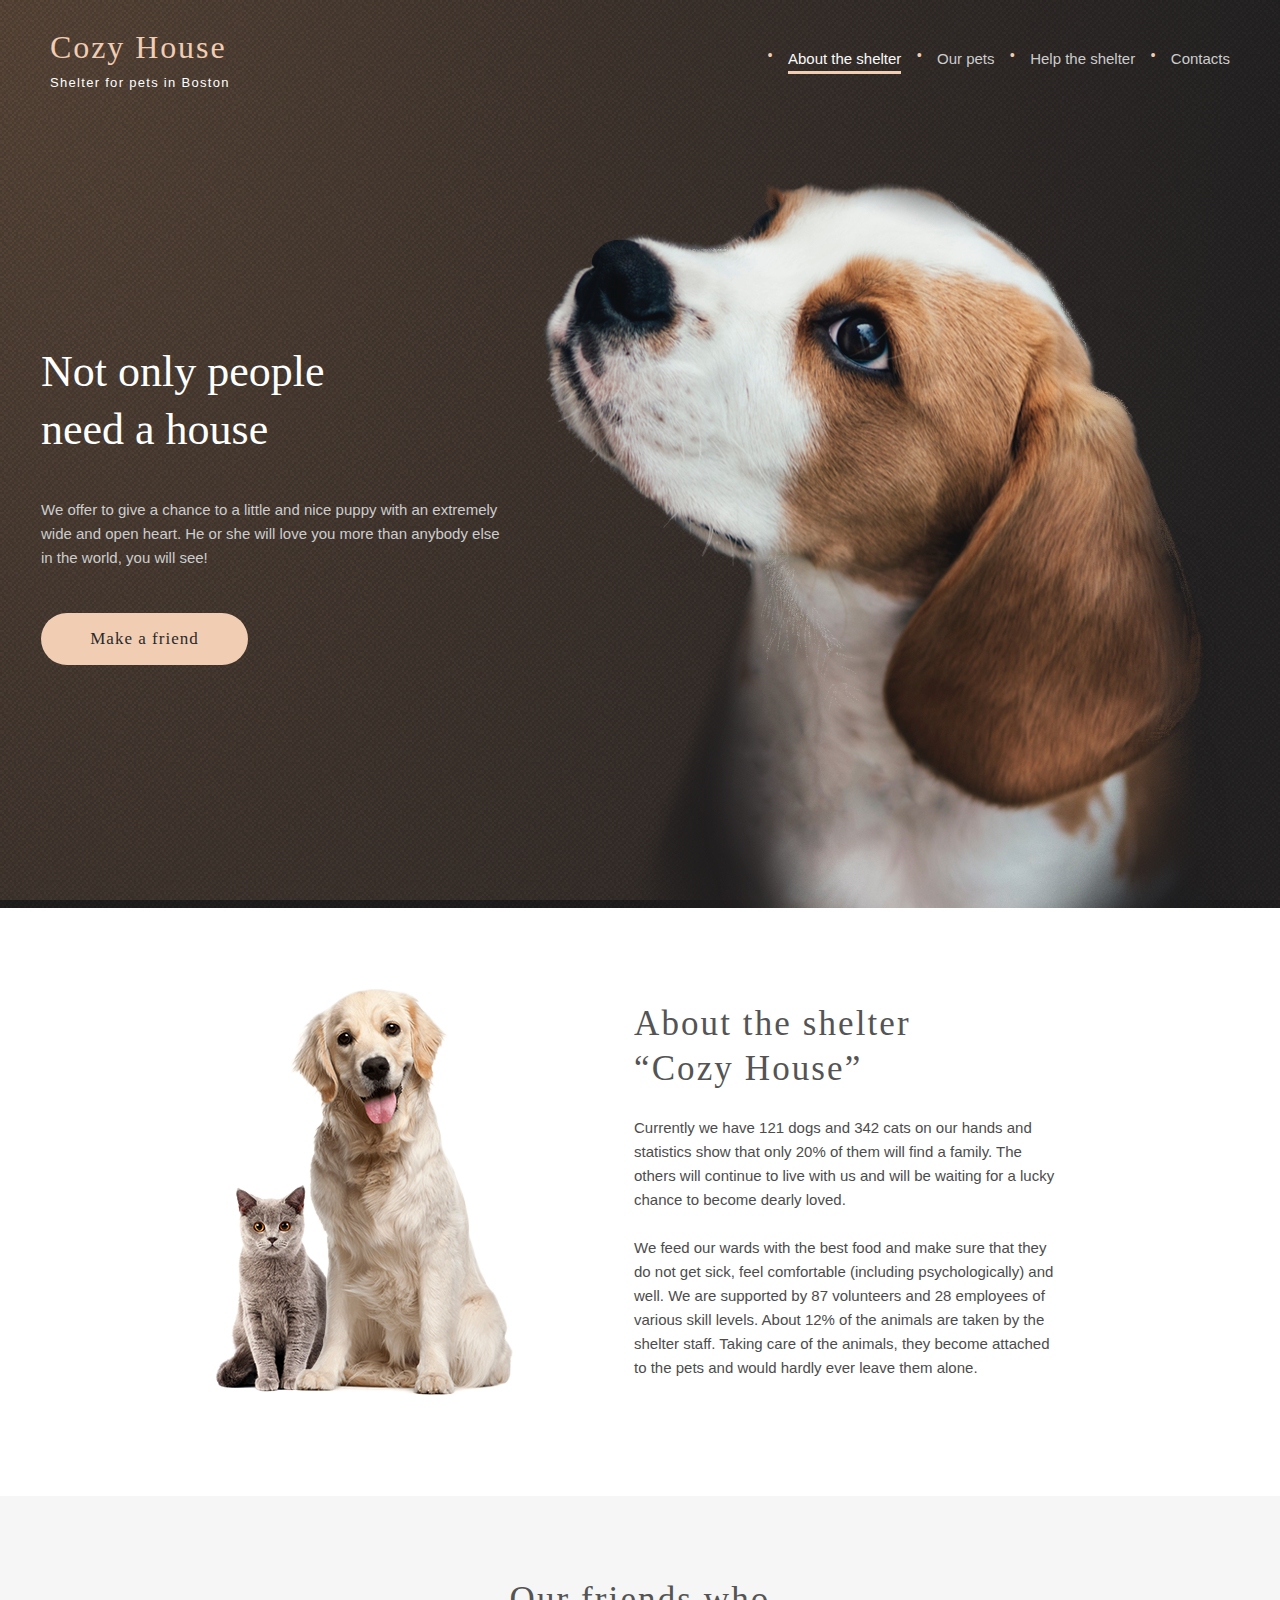
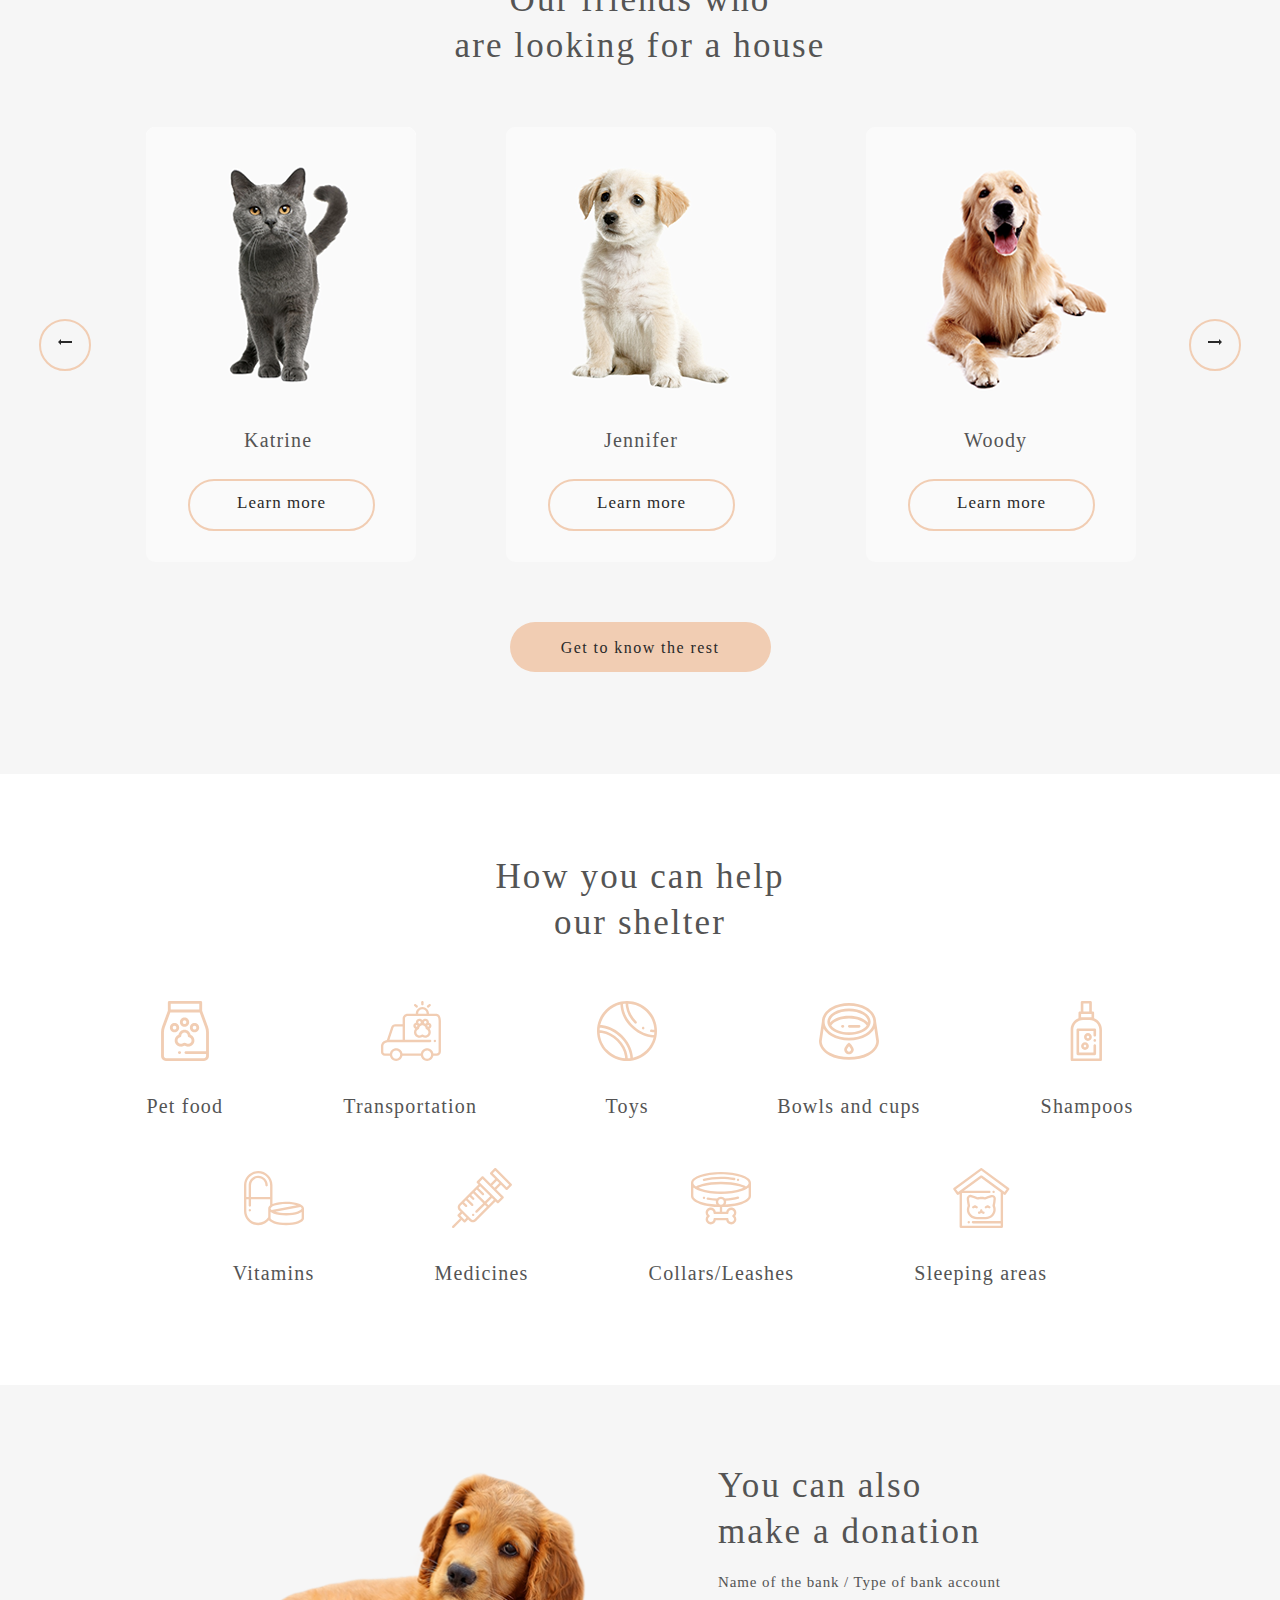
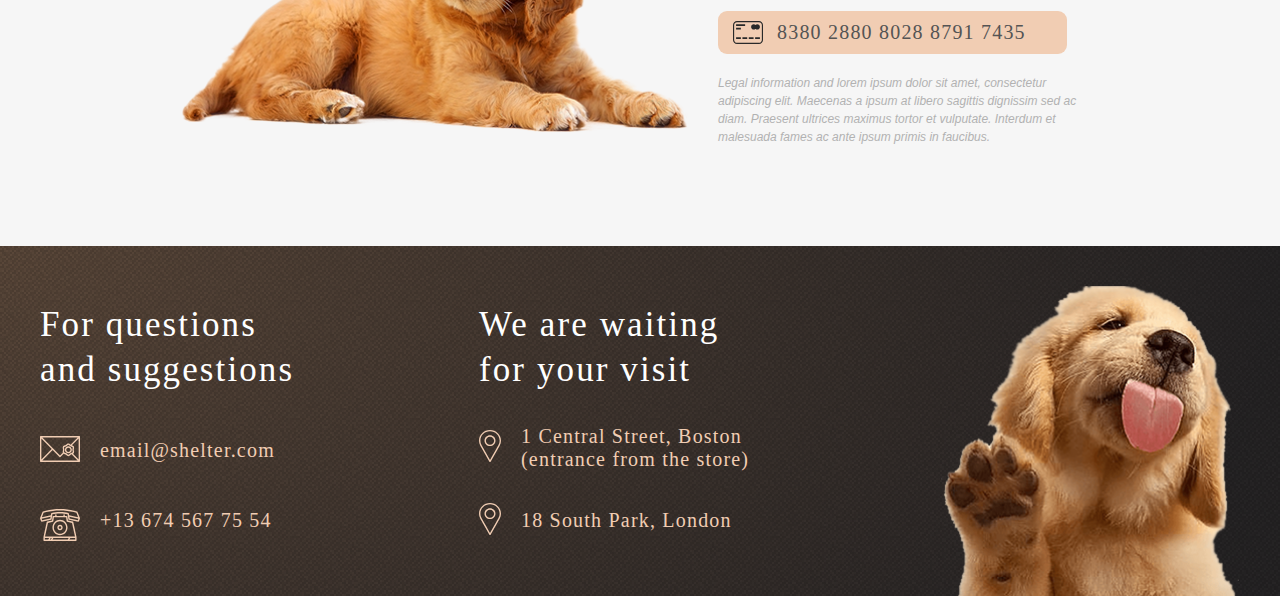
==== main/index.html @ fedad667 "init: start project" ====
<!DOCTYPE html>
<html lang="en">
<head>
    <meta charset="UTF-8">
    <meta name="viewport" content="width=device-width, initial-scale=1.0">
    <title>Cozy House</title>
    <!--<link rel="stylesheet" href="https://cdn.jsdelivr.net/npm/swiper@11/swiper-bundle.min.css">-->
    <link rel="stylesheet" href="style.css">
    <link type="image/x-icon" href="img/favicon.png" rel="icon">
</head>
<body>
    <header class="header">
        <div class="container">
            <div class="header-container">
                <div class="header-menu">
                    <a href="../main/index.html" class="title">Cozy House</a>
                    <p class="subtitle">Shelter for pets in Boston</p>
                </div>
                <nav class="nav">
                    <ul class="nav-list">
                        <li class="item"><a class="link disaled-link">About the shelter</a></li>
                        <li class="item"><a href="../pets/index.html" class="link">Our pets</a></li>
                        <li class="item"><a href="#section3" class="link">Help the shelter</a></li>
                        <li class="item"><a href="#section4" class="link">Contacts</a></li>
                    </ul>
                </nav>
                

            </div>
        </div>

        <div class="burger">
            <span></span>
        </div>
    </header>
    
    <main class="main">

            <div class="main-container">
                <div class="container">
                    <section class="not-only">
                        <div class="notonly-img">
                            <img class="image" src="img/start-screen-puppy.png" width="698px" height="728px" alt="sad dog">
                        </div>
                            <div class="content">
                            <h1 class="heading">Not only people <br>need a house</h1>
                            <p class="subheading">We offer to give a chance 
                                to a little and nice puppy with an extremely wide and open heart. 
                                He or she will love you more than anybody else in the world, you will see!</p>
                            <a href="#section2" class="button_primary">Make a friend</a>
                        </div>
                    </section>
                </div>
                
                    <section class="about">
                        <div class="container">
                            <div class="about_container">
                                <div class="about-img">
                                    <img class="image-about" src="img/about-pets.png" alt="dog and cat sitting">
                                </div>
                                <div class="about-content">
                                    <div class="about title-block">
                                        <h2  class="about-title">About the shelter <br>“Cozy House”</h2>
                                    </div>
                                    <div class="about-subtitle-block">
                                        <p class="about-subtitle">Currently we have 121 dogs and 
                                            342 cats on our hands and statistics show that only 
                                            20% of them will find a family. The others will 
                                            continue to live with us and will be waiting 
                                            for a lucky chance to become dearly loved. 
                                            <br><br>
                                            We feed our wards with the best food and make 
                                            sure that they do not get sick, feel comfortable 
                                            (including psychologically) and well. We are 
                                            supported by 87 volunteers and 28 employees of 
                                            various skill levels. About 12% of the animals 
                                            are taken by the shelter staff. Taking care of 
                                            the animals, they become attached to the pets 
                                            and would hardly ever leave them alone.</p>
                                    </div>
                                </div>
                            </div>
                    </section>
                
            </div>
        </div>


            <section id='section2' class="pets">
                <div class="container">
                    <h2 class="pets-title">Our friends who <br>are looking for a house</h2>
                    <div class="pets-content">
                            
                        <!--<div class="slide-slide-content">-->
                            <div class="button-slide">
                                <button class="button-left" onclick="left()">
                                    <img src="img/Arrow.svg" alt="">
                                </button>
                                <button class="button-right" onclick="right()">
                                    <img src="img/Arrow-r.svg">
                                </button>
                            </div>  
                            <!-- <div class="slide-content">-->
                                    <div class="card">
                                        <div class="card-image">
                                            <img src="img/pets-katrine.png" alt="black cat">
                                        </div>

                                        <div class="card-content">
                                            <h3 class="name">Katrine</h3>
                                        </div>
                                        <button data-id="0" class="button-pets">Learn more</button>
                                    </div>                        

                                    <div class="card">
                                        <div class="card-image">
                                            <img src="img/pets-jennifer.png" alt="little dog">
                                        </div>
                                        
                                        <div class="card-content">
                                            <h3 class="name">Jennifer</h3>
                                        </div>
                                        <button data-id="1" class="button-pets" id="button-pets">Learn more</button>
                                    </div>                        

                                    <div class="card">
                                        <div class="card-woody">
                                            <div class="card-image">
                                                <img src="img/pets-woody.png" alt="big dog">
                                            </div>

                                            <div class="card-content">
                                                <h3 class="name">Woody</h3>
                                            </div>
                                            <button data-id="2" class="button-pets">Learn more</button>
                                        </div>
                                    </div>   
                                    <div class="card">
                                        <div class="card-image">
                                            <img src="img/pets-sophia.png" alt="little dog">
                                        </div>
                                        
                                        <div class="card-content">
                                            <h3 class="name">Sophia</h3>
                                        </div>
                                        <button data-id="3" class="button-pets" id="button-pets">Learn more</button>
                                    </div>                        
                                    <div class="card">
                                        <div class="card-image">
                                            <img src="img/pets-timmy.png" alt="little dog">
                                        </div>
                                        
                                        <div class="card-content">
                                            <h3 class="name">Timmy</h3>
                                        </div>
                                        <button data-id="4" class="button-pets" id="button-pets">Learn more</button>
                                    </div>                        
                                    <div class="card">
                                        <div class="card-image">
                                            <img src="img/pets-charly.png" alt="little dog">
                                        </div>
                                        
                                        <div class="card-content">
                                            <h3 class="name">Charly</h3>
                                        </div>
                                        <button data-id="5" class="button-pets" id="button-pets">Learn more</button>
                                    </div>                        
                                    <div class="card">
                                        <div class="card-image">
                                            <img src="img/pets-scarlet.png" alt="little dog">
                                        </div>
                                        
                                        <div class="card-content">
                                            <h3 class="name">Scarlett</h3>
                                        </div>
                                        <button data-id="6" class="button-pets" id="button-pets">Learn more</button>
                                    </div>                        
                                    <div class="card">
                                        <div class="card-image">
                                            <img src="img/pets-freddie.png" alt="little dog">
                                        </div>
                                        
                                        <div class="card-content">
                                            <h3 class="name">Freddie</h3>
                                        </div>
                                        <button data-id="7" class="button-pets" id="button-pets">Learn more</button>
                                    </div>        
                                                
                                </div>   
                            

                            </div>
                            <div class="button-about">
                                <a href="../pets/index.html" class="button-about-get">Get to know the rest</a>
                            </div>
                        
                    </div>
                    <div class="card-open-all hidden">
                        <div class="card-open">
                        
                        </div>
                        <div class="button-close">
                            <button class="card-close">
                                <img src="img/vector.svg" alt="close-window">
                            </button>
                        </div>
                    </div>
                </div>

            </section>
            
                        
            <section class="help">
                <div class="container">
                    <div class="help-content">
                        <h2 id="section3" class="help-title">How you can help<br> our shelter</h2>
                        <div class="help-icon">
                            <div class="icon">
                                <img src="img/icon-pet-food.svg" alt="icon-pet-food">
                                <h3 class="text-icon">Pet food</h3>
                            </div>
                            <div class="icon">
                                <img src="img/icon-transportation.svg" alt="icon-transportation">
                                <h3 class="text-icon">Transportation</h3>
                            </div>
                            <div class="icon">
                                <img src="img/icon-toys.svg" alt="icon-toys">
                                <h3 class="text-icon">Toys</h3>
                            </div>
                            <div class="icon">
                                <img src="img/icon-bowls-and-cups.svg" alt="icon-bowls-and-cups">
                                <h3 class="text-icon">Bowls and cups</h3>
                            </div>
                            <div class="icon">
                                <img src="img/icon-shampoos.svg" alt="icon-shampoos">
                                <h3 class="text-icon">Shampoos</h3>
                            </div>
                            <div class="icon">
                                <img src="img/icon-vitamins.svg" alt="icon-vitamins">
                                <h3 class="text-icon">Vitamins</h3>
                            </div>
                            <div class="icon">
                                <img src="img/icon-medicines.svg" alt="icon-medicines">
                                <h3 class="text-icon">Medicines</h3>
                            </div>
                            <div class="icon">
                                <img src="img/icon-collars-leashes.svg" alt="icon-collars-leashes">
                                <h3 class="text-icon">Collars/Leashes</h3>
                            </div>
                            <div class="icon">
                                <img src="img/icon-sleeping-area.svg" alt="icon-sleeping-areas">
                                <h3 class="text-icon">Sleeping areas</h3>
                            </div>
                        </div>
                    </div>
                </div>
            </section>

            <section class="donation">
                <div class="container">
                    <div class="donation-content">
                        <div class="donation-image">
                            <img src="img/donation-dog.png" class="sweet_dog" alt="sweet dog">
                        </div>
                        <div class="donation-about">
                            <h2 class="donation-title">You can also<br>
                                make a donation</h2>
                            <h4 class="card-bank">Name of the bank / Type of bank account</h4>
                            <div class="donation-input">
                                <img src="img/credit-card.svg" alt="image credit card">
                                <a href='!#' class="card-number">8380 2880 8028 8791 7435</a>
                            </div>
                            <p class="donation-paragraph">Legal information and lorem ipsum dolor sit amet, 
                                consectetur adipiscing elit. Maecenas a ipsum at 
                                libero sagittis dignissim sed ac diam. 
                                Praesent ultrices maximus tortor et vulputate. 
                                Interdum et malesuada fames ac ante ipsum primis in faucibus.</p>
                        </div>
                    </div>
                </div>
            </section>
        </div>
    </main>

    <footer class="footer">
        <div class="container footer-container">
                <div class="links-content">
                    <div class="contact-content">
                        <h3 id="section4" class="contact-title">For questions <br>and suggestions</h3>
                        <div class="email-link">
                            <div class="content-img">
                                <img src="img/icon-email.svg" alt="icon-email">
                            </div>
                            <a href="mailto:email@shelter.com" class="email">email@shelter.com</a>
                        </div>
                        <div class="phone-number">
                            <div class="content-img">
                                <img src="img/icon-phone.svg" alt="icon-phone">
                            </div>
                            <a href="tel:+13 674 567 75 54" class="phone">+13 674 567 75 54</a>
                            
                        </div>
                    </div>
                    <div class="location-content">
                        <h2 class="location-title">We are waiting <br>for your visit</h2>
                        <div class="loc-boston">
                            <div class="location-img">
                                <img src="img/icon-marker.svg" alt="icon-marker-location">
                            </div>
                            <a href="https://www.google.com/maps/place/1+Central+St,+Somerville,
                            +MA+02143,+%D0%A1%D0%A8%D0%90/@42.383349,-71.1094829,17z/data=!3m1!4b1!4m5!3m4!1s0x89e377372488c42b:
                            0x71372fbf14ea23be!8m2!3d42.3833451!4d-71.106908?entry=ttu" target="_blank" class="boston">1 Central Street, Boston (entrance from the store)</a>
                        </div>
                        <div class="loc-london">
                            <div class="location-img">
                                <img src="img/icon-marker.svg" alt="icon-marker-location">
                            </div>
                            <a href="https://www.google.com/maps/search/18+South+Park,+London/@51.5287398,-0.266403,11z/data=!3m1!4b1?entry=ttu" target="_blank" class="london">18 South Park, London</a>
                        </div>
                    </div>
                </div>
                <div class="dog-footer">
                    <img src="img/footer-puppy.png" width="300px" height="310px"  alt="puppy" style="object-fit:cover; width: 100%; height: 100%; display: block;">
                </div>
            
        </div>
</footer>
    <!--<script>
        document.querySelector('.burger').addEventListener('click', function () {
            this.classList.toggle('active');
            document.querySelector('.nav').classList.toggle('open');
        })
        
    </script> -->
    <!--<script src="https://cdn.jsdelivr.net/npm/swiper@11/swiper-bundle.min.js"></script>-->
    <script src='index.js'></script>
    <script type="module" src='script.js'></script>

</body>
</html>
---- main/style.css ----
* {
    margin: 0;
    padding: 0;
    box-sizing: border-box;
}

html {
    scroll-behavior: smooth;
}

body {
    display: flex;
    flex-direction: column;
    justify-content: space-between;

    background: url(img/noise.png) repeat, radial-gradient(100% 215.42% at 0% 0%, #5B483A 0%, #262425 100%) center no-repeat fixed /* warning: gradient uses a rotation that is not supported by CSS and may not behave as expected */, #211F20;


}

.container {
    max-width: 1280px;
    padding: 0 40px;
    margin: 0 auto;

    @media (max-width: 898px) {
        max-width: 768px;
        padding: 0 30px;
        margin: 0 auto;
    }

    @media (max-width: 530px) {
        padding: 0;
    }

    @media (max-width: 320px) {
        padding-inline: clamp(0.625rem, -0.2699rem + 4.4743vw, 1.875rem)
    }
}

.open {
    display: flex !important;
}

/***********HEADER*************/


.header {
    padding: 30px 10px 0;
}


.header-menu{
    display: grid;
    gap: 10px;
}

.header-container{
    display: flex;
    justify-content: space-between;
    align-items: center;
}

.nav-list {
    display: flex;
    gap: 15px;
}


.title {
    text-decoration: none;
    font-family: 'Georgia';
    font-style: normal;
    font-weight: 400;
    font-size: 32px;
    line-height: 110%;
    letter-spacing: 0.06em;
    color: #F1CDB3;
}

.subtitle {
    font-family: 'Arial';
    font-style: normal;
    font-weight: 400;
    font-size: 13px;
    line-height: 15px;
    letter-spacing: 0.1em;
    color: #FFFFFF;
}

.item {
    display: contents;
    list-style: none;
}

.link {
    text-decoration: none;
    font-family: 'Arial';
    font-style: normal;
    font-weight: 400;
    font-size: 15px;
    line-height: 160%;
    color: #CDCDCD;
    transition: 0.3s;
    flex: none;
    cursor: pointer;
}

.disaled-link {
    pointer-events: none;
    cursor: default;
    color: #FAFAFA;
    text-decoration: none;
    border-bottom: 3px #F1CDB3 solid;
}

.link:hover {
    color: #FAFAFA;
}

.link:active {
    text-decoration: none;
    transition: none;
    border-bottom: 3px #F1CDB3 solid;
    color: #FAFAFA;
}

.burger {
    display: none;
    position: relative;
    z-index: 50;
    align-items: center;
    justify-content: flex-end;
    width: 30px;
    height: 22px;
    margin-left: 90%;
    margin-top: -35px;    
}

.burger span {
    height: 2px;
    width: 100%;
    transform: scale(1);
    background-color: #F1CDB3;
    
}

.burger::before, .burger::after {
    content: '';
    position: absolute;
    height: 2px;
    width: 100%;
    background-color: #F1CDB3;
    transition: all 0.3s ease 0s;
}

.burger::before { top: 0 }

.burger::after { bottom: 0 }

.burger.active span { transform: scale(0) }

.burger.active::before {
    top: 50%;
    transform: rotate(-45deg) translate(0, -50%);
}

.burger.active::after {
    bottom: 50%;
    transform: rotate(45deg) translate(0, 50%);
}

@media (max-width: 768px) {
    .burger { display: flex }

    .nav {
        display: none;
        position: fixed;
        width: 100%;
        top: 0; bottom: 0; left: 55px; right: 0;
        z-index: 50;
        overflow-y: auto;
        padding: 50px 40px;
        background-color: #292929;
        animation: burgerAnimation 0.4s;
    }

    .nav ul {
        font-family: Arial;
        font-style: normal;
        font-weight: 400;
        display: flex;
        flex-direction: column;
        align-items: center;
    }
}

/***********MAIN*************/


.main-container {
    display: flex;
    justify-content: space-between;
    align-items: center;
    flex-wrap: wrap;
}

.image {
    display: block;
    object-fit: cover;
    width: 100%;
    height: auto;

}

.not-only {
    display: flex;
    flex-direction: row-reverse;
    justify-content: flex-start;
    align-items: center;
    margin-top: 90px;
    max-height: 738px;
    gap: 40px;

    @media (max-width: 990px) {
        max-height: 700px;
        flex-wrap: wrap-reverse;
        padding: 0 60px;
        margin-top: 60%;
    }

    @media (max-width: 400px) {
        padding: 0 30px;
        
    }

    @media (max-width: 320px) {
        max-height: 569px;
        flex-wrap: wrap-reverse;
        width: auto;
        margin-top: 250px; 
        padding: 0 10px 0 10px;
        align-items: center;
        text-align: center;
    }
}
.content {
    padding-bottom: 80px;
    max-width: 460px;
}

.heading {
    font-family: 'Georgia';
    font-style: normal;
    font-weight: 400;
    font-size: 44px;
    line-height: 130%;
    display: flex;
    align-items: center;
    color: #FFFFFF;

    @media (max-width: 320px) {
        font-size: 25px;
        display: flex;
        align-items: center;
        text-align: center;
        padding-left: 50px;
    }
}

.subheading {
    margin-top: 40px;
    font-family: 'Arial';
    font-style: normal;
    font-weight: 400;
    font-size: 15px;
    line-height: 160%;
    display: flex;
    align-items: center;
    color: #CDCDCD;
}

.button_primary {
    width: 207px;
    display: flex;
    flex-direction: column;
    align-items: center;
    padding: 15px;
    margin-top: 43px;
    gap: 10px;
    text-decoration: none;

    background: #F1CDB3;
    border-radius: 100px;
    font-family: 'Georgia';
    font-style: normal;
    font-weight: 400;
    font-size: 17px;
    line-height: 130%;
    letter-spacing: 0.06em;
    color: #292929;
    flex: none;
    transition: 0.2s;

    @media (max-width: 898px) {
        margin-left: 70px;
    }

    @media (max-width: 400px) {
        margin-left: 40px;
    }
}

.button_primary:hover {
    background: #FDDCC4;
}


/***********ABOUT*************/

.about {
    background: #FFFFFF;
    background-size: cover;
    width: 100%;
}


.about_container {
    display: inline-flex;
    justify-content: center;
    align-items: center;
    gap: 120px;
    padding: 6% 0 8%;

    padding-left: 14.5%;
    height: fit-content;
    overflow: revert;

    @media (max-width: 898px) {
        flex-wrap: wrap-reverse;
        padding: 80px 100px 100px;
        gap: 80px;
    }

    @media (max-width: 530px){
        padding: 80px 0 100px;
    }

    @media (max-width: 400px) {
        padding: 42px 0px;
    }
}

.about-img {
    margin-top: 8px;
}


.about-content {
    display: flex;
    justify-content: center;
    flex-direction: column;
    align-items: flex-start;
    gap: 24px;

    @media (max-width: 768px){
        text-align: center;
        align-items: center;
    }

    @media (max-width: 320px) {
        text-align: center;
        align-items: center;
    }

}

.about-title-block {
    @media (max-width: 320px){
        
    }
}

.about-title {
    font-family: 'Georgia';
    font-style: normal;
    font-weight: 400;
    font-size: 35px;
    line-height: 130%;
    /* or 45px */
    display: flex;
    align-items: center;
    letter-spacing: 0.06em;
    /* color-dark-l */
    color: #545454;

    @media (max-width: 768px){
        margin-left: 20%;
    }

    @media (max-width: 320px){
        margin-left: 15%;
        font-size: 25px;
        
    }
}

.about-subtitle-block {
    width: 70%;
}

.about-subtitle {
    font-family: 'Arial';
    font-style: normal;
    font-weight: 400;
    font-size: 15px;
    line-height: 160%;
    /* or 24px */
    /* color-dark-xl */
    color: #4C4C4C;
}

.hidden {
    visibility: hidden;
}

.card-open-all {
    position: absolute;
    display: flex;
    width: 1280px;
    height: 877px;
    background-color: rgba(0, 0, 0, 0.5);
    justify-content: center;
    align-items: center;
}

.card-close {
    box-sizing: border-box;
    margin-bottom: 28vw;
    width: 52px; 
    height: 52px;
    left: 890px;
    top: 0px;
    /* color-primary */
    border: 2px solid #F1CDB3;
    border-radius: 100px;
    background: 0 0;

}


.card-open {
    width: 900px;
    height: 500px;
    background: #FAFAFA;
    border-radius: 9px;
}

.card-content-open {
    display: flex;
    justify-content: space-between;
}

.title-pets {
    display: flex;
    width: 351px;
    height: 362px;
    padding: 50px 20px 88px 0;
    justify-content: flex-start;
    align-items: center;
    flex-wrap: wrap;
    gap: 40px;
}

.name-pets {
    font-family: 'Georgia';
    font-style: normal;
    font-weight: 400;
    font-size: 35px;
    line-height: 130%;
    /* or 45px */
    letter-spacing: 0.06em;

    color: #000000;
}

.species {
    font-family: 'Georgia';
    font-style: normal;
    font-weight: 400;
    font-size: 20px;
    line-height: 115%;
    /* identical to box height, or 23px */
    letter-spacing: 0.06em;
    color: #000000;
}

.descriptions {
    font-family: 'Georgia';
    font-style: normal;
    font-weight: 400;
    font-size: 15px;
    line-height: 110%;
    /* or 17px */
    letter-spacing: 0.06em;
    color: #000000;
}

li {
    list-style-type: none;
}

li::before {
    content: '•';
    color: #F1CDB3;
}

li span {
    margin-left: 15px;
    font-family: 'Georgia';
    font-style: normal;
    font-weight: 700;
    font-size: 15px;
    line-height: 110%;
    /* identical to box height, or 17px */
    letter-spacing: 0.06em;
    color: #000000;
}

.norm-text {
    font-family: 'Georgia';
    font-style: normal;
    font-weight: 400;
    font-size: 15px;
    line-height: 110%;
    /* identical to box height, or 17px */
    letter-spacing: 0.06em;

    color: #000000;
}
/***********OUR PETS*************/

.pets {
    background: #F6F6F6;
    height: 878px;

}

.pets-content {
    padding: 59px 64px 12px;
    margin: 0 auto;
    display: flex;
    width: 93%;
    gap: 90px;
    justify-content: space-around;
    overflow: hidden;
    align-items: center;

    @media (max-width: 360px) {
        padding: 42px 10px;
        gap: 22px;
    }
}

.pets-title {
    padding-top: 81px;
    justify-content: center;
    font-family: 'Georgia';
    font-style: normal;
    font-weight: 400;
    font-size: 35px;
    line-height: 130%;
    /* or 45px */
    display: flex;
    align-items: center;
    text-align: center;
    letter-spacing: 0.06em;
    /* color-dark-l */
    color: #545454;

    @media (max-width: 320px) {
        font-size: 25px;
    }
}



.slide-content {
    margin-top: 60px;
    display: flex;
    gap: 90px;
    
    width: 1000px;
    overflow-x: clip;

    @media (max-width: 1200px){
        padding: 0;
        margin: 60px 0 0 0;
        justify-content: center;
    }

    @media (max-width: 898px) {
        padding-left: 27px;
        gap: 40px;
    }

    @media (max-width: 768px){
        padding: 0;
    }

    @media (max-width: 320px) {
        margin-left: -5px;
        
    }
}

.button-slide {
    position: absolute;
    display: flex;
    justify-content: space-between;
    width: 1202px;
    height: 100%;
    align-items: center;
    
    @media (max-width: 1200px){
        width: 83%;
        margin-left: 6rem;
    }

    @media (max-width: 650px) {
        margin-left: 3rem;
        width: 70%;
        top: 81%;
    }
}

.button-left {
    box-sizing: border-box;

    /* Auto layout */
    display: flex;
    flex-direction: column;
    align-items: center;
    padding: 23px 19px;
    width: 52px;
    height: 52px;
    left: 0px;
    top: 192px;

    /* color-primary */
    border: 2px solid #F1CDB3;
    border-radius: 100px;
    background-color: #F6F6F6;
    padding-top: 18px;
    

}

.button-right {
    box-sizing: border-box;

    /* Auto layout */
    display: flex;
    flex-direction: column;
    align-items: center;
    padding: 23px 19px;
    width: 52px;
    height: 52px;
    left: 1200px;
    top: 244px;
    padding-top: 18px;

    /* color-primary */
    border: 2px solid #F1CDB3;
    border-radius: 100px;
    background-color: #F6F6F6;
    }


.button-left:hover {
    cursor: pointer;
    background-color: #FDDCC4;
    border: 2px solid #FDDCC4;
}

.button-right:hover {
    cursor: pointer;
    background-color: #FDDCC4;
    border: 2px solid #FDDCC4;
}

.button-left:active {
    background-color: #F1CDB3;
    border: 2px solid #F1CDB3;
}

.button-right:active {
    background-color: #F1CDB3;
    border: 2px solid #F1CDB3;
}

.card {
    width: 270px;
    height: 435px;
    left: 100px;
    top: 0px;

    /* color-light-s */
    background: #FAFAFA;
    border-radius: 9px;
    transition: 0.4s;

    @media (max-width:320px) {
        
    }
}

.card:nth-child(3) {
    @media (max-width: 1200px) {
        display: none;
    }
}

.card:nth-child(2) {
    @media (max-width: 660px) {
        display: none;
    }
}


.name {
    bottom: 330px;
    margin-left: 98px;
    margin-top: 28px;
    /* pets-card-title */
    font-family: 'Georgia';
    font-style: normal;
    font-weight: 400;
    font-size: 20px;
    line-height: 23px;
    /* identical to box height */
    letter-spacing: 0.06em;
    /* color-dark-l */
    color: #545454;
}

.button-pets {
    box-sizing: border-box;
    display: flex;
    flex-direction: column;
    align-items: center;
    padding: 11px;
    gap: 10px;
    margin: 27px 42px;
    border: 2px solid #F1CDB3;
    border-radius: 100px;

    /* Learn more */
    width: 187px;
    height: 52px;
    font-family: 'Georgia';
    font-style: normal;
    font-weight: 400;
    font-size: 17px;
    line-height: 130%;
    text-decoration: none;
    /* identical to box height, or 22px */
    letter-spacing: 0.06em;
    /* color-dark-3xl */
    color: #292929;
    background-color: #FAFAFA;
    transition: 0.4s;
    cursor: pointer;
}

.button-pets:hover {
    background: #FDDCC4;
    border: 2px solid #FDDCC4;
}

.button-pets:active {
    background: #F1CDB3;
}

.card:hover {
    cursor: pointer;
    box-shadow: 0 0 10px rgba(0, 0, 0, 0.5);
}

.card:hover > button {
    background-color: #FDDCC4;
    border: 2px solid #FDDCC4;
}

.button-about {
    display: flex;
    flex-direction: column;
    align-items: center;
    gap: 10px;
    width: 261px;
    height: 50px;
    margin: 48px auto;
    /* color-primary */
    background: #F1CDB3;
    border-radius: 100px;
    justify-content: center;

    @media (max-width: 768px){
        justify-content: center;
    }

    @media (max-width:320px){
        justify-content: center;
    }
}

.button-about:hover{
    background: #FDDCC4;
}


.button-about-get {

    font-family: 'Georgia';
    font-style: normal;
    font-weight: 400;
    line-height: 132%;
    /* identical to box height, or 22px */
    letter-spacing: 0.09em;
    color: #292929;
    text-decoration: none;
    transition: 0.2s;

    @media (max-width: 320px){
        margin-top: 80px;
    }
}



/***********HELP*************/

.help {
    /* color-light-xl */
    background: #FFFFFF;
}

.help-content {
    padding: 80px 40px 100px;
    @media (max-width: 898px) {
        padding: 80px 70px 100px;
        }

    @media (max-width: 320px){
        padding: 42px 10px;
    }
}

.help-title {
    font-family: 'Georgia';
    font-style: normal;
    font-weight: 400;
    font-size: 35px;
    line-height: 130%;
    /* or 45px */
    text-align: center;
    letter-spacing: 0.06em;

    /* color-dark-l */
    color: #545454;

    @media (max-width: 320px){
        font-size: 25px;
    }
}

.help-icon {
    display: flex;
    flex-wrap: wrap;
    justify-content: center;
    margin-top: 56px;
    gap: 50px 120px;

    @media (max-width: 898px){
        justify-content: space-between;
        gap: 80px;
    }
    @media (max-width: 320px){
        flex-wrap: wrap;
        align-items: center;
        justify-content: space-between;
        text-align: center;
        
    }
}

.icon {
    text-align: center;
}

.text-icon {
    /* h4 */
    margin-top: 30px;
    font-family: 'Georgia';
    font-style: normal;
    font-weight: 400;
    font-size: 20px;
    line-height: 115%;
    /* identical to box height, or 23px */
    letter-spacing: 0.06em;

    /* color-dark-l */
    color: #545454;

    @media (max-width: 320px) {
        font-size: 15px;
    }
}

/***********DONATION*************/

.donation {
    background: #F6F6F6;

    @media (max-width: 320px){
        padding: 42px 10px 39px 10px;
    }
}

.donation-content {
    padding: 78px 142px 100px;
    display: flex;
    flex-direction: row;
    align-items: center;
    justify-content: center;
    gap: 133px;

    @media (max-width: 898px) {
        flex-wrap: wrap-reverse;
        padding: 80px 130px 100px;
        gap: 60px;
    }

    @media (max-width: 320px) {
        padding: 0;
    }
}

.donation-image {
    max-width: 87%;
}

.sweet_dog {
    width: 126%;
}

.donation-about {
    display: flex;
    flex-direction: column;
    align-items: flex-start;
    justify-content: center;
    gap: 20px;

    @media (max-width: 800px) {
        
        
    }

    @media (max-width: 320px){
        align-items: center;
        text-align: center;
    }
}

.donation-title {
    font-family: 'Georgia';
    font-style: normal;
    font-weight: 400;
    font-size: 35px;
    line-height: 130%;
    /* or 45px */
    display: flex;
    align-items: center;
    letter-spacing: 0.06em;

    /* color-dark-l */
    color: #545454;

    @media (max-width: 320px) {
        font-size: 25px;
    }
}

.card-bank {
    font-family: 'Georgia';
    font-style: normal;
    font-weight: 400;
    font-size: 15px;
    line-height: 110%;
    /* identical to box height, or 17px */
    letter-spacing: 0.06em;

    /* color-dark-l */
    color: #545454;

    @media (max-width: 320px){
        letter-spacing: 0.001em;
    }
}

.donation-input {
    display: flex;;
    padding: 10px 15px;
    gap: 10px;
    width: 349px;
    height: 43px;
    /* color-primary */
    background: #F1CDB3;
    border-radius: 9px;

    @media (max-width: 320px) {
        align-items: center;
        width: 281px;
        height: 43px;
    }
}

.card-number {
    height: 23px;
    padding-left: 4px;
    /* h4 */
    font-family: 'Georgia';
    font-style: normal;
    font-weight: 400;
    font-size: 20px;
    line-height: 115%;
    /* identical to box height, or 23px */
    display: flex;
    align-items: center;
    letter-spacing: 0.06em;
    text-decoration: none;

    /* color-dark-l */
    color: #545454;

    @media (max-width: 320px) {
        font-size: 15px;
    }
}

.donation-paragraph {

    width: 380px;
    height: 72px;
    left: 0px;
    top: 210px;

    /* donation-description */
    font-family: 'Arial';
    font-style: italic;
    font-weight: 400;
    font-size: 12px;
    line-height: 18px;
    /* or 150% */
    display: flex;
    align-items: center;

    /* color-dark-m */
    color: #B2B2B2;

    @media (max-width: 320px){
        width: 100%;
        text-align: justify;
    }
}

/***********FOOTER*************/

.footer {
    padding: 40px 0 0;
    background: url(img/noise.png) repeat, radial-gradient(100% 215.42% at 0% 0%, #5B483A 0%, #262425 100%)  /* warning: gradient uses a rotation that is not supported by CSS and may not behave as expected */, #211F20;
}

.footer-container{
    display: flex;
    justify-content: space-between;
    @media (max-width: 898px){
        flex-wrap: wrap;
        justify-content: center;
        gap: 35px;
    }
}

.links-content {
    display: flex;
    justify-content: space-between;
    align-items: flex-start;
    padding-top: 16px;
    gap: 159px;
    @media (max-width:898px){
        padding: 30px;
    }

    @media (max-width: 768px) {
        flex-wrap: wrap;
    }

    @media (max-width:320px){
        flex-wrap: wrap;
        padding: 0;
    }
}

.contact-content {
    display: flex;
    flex-direction: column;
    justify-content: center;
    align-items: flex-start;
    min-width: 280px;
    gap: 40px;

    @media (max-width: 320px){
        align-items: center;
    }
}


.contact-title {
    font-family: 'Georgia';
    font-style: normal;
    font-weight: 400;
    font-size: 35px;
    line-height: 130%;
    /* or 45px */
    letter-spacing: 0.06em;

    /* color-light-xl */
    color: #FFFFFF;

    @media (max-width: 320px){
        font-size: 25px;
    }
}

.content-img {
    margin-right: 20px;
    align-items: flex-start;
}

.email-link {
    display: flex;
    justify-content: left;
    align-items: center;
}

.email {
    font-family: 'Georgia';
    font-style: normal;
    font-weight: 400;
    font-size: 20px;
    line-height: 115%;
    /* identical to box height, or 23px */
    letter-spacing: 0.06em;

    /* color-primary */
    color: #F1CDB3;
    text-decoration: none;
    transition: 0.2s;
}

.email:hover {
    color: #FFE9DA;
}

.phone-number {
    display: flex;
}

.phone {

    font-family: 'Georgia';
    font-style: normal;
    font-weight: 400;
    font-size: 20px;
    line-height: 115%;
    /* identical to box height, or 23px */
    letter-spacing: 0.06em;

    /* color-primary */
    color: #F1CDB3;
    text-decoration: none;
    transition: 0.2s;
}

.phone:hover {
    color: #FFE9DA;
}

.location-content {
    display: flex;
    flex-direction: column;
    justify-content: center;
    align-items: flex-start;
    max-width: 302px;
    gap: 32px;

    @media (max-width: 320px){
        align-items: center;
    }
}

.location-title {
    font-family: 'Georgia';
    font-style: normal;
    font-weight: 400;
    font-size: 35px;
    line-height: 130%;
    /* or 45px */
    letter-spacing: 0.06em;

    /* color-light-xl */
    color: #FFFFFF;

    @media (max-width: 320px){
        font-size: 25px;
    }
}

.loc-boston {
    display: flex;
    justify-content: left;
    align-items: center;
    gap: 20px;
}

.boston {
    font-family: 'Georgia';
    font-style: normal;
    font-weight: 400;
    font-size: 20px;
    line-height: 115%;
    /* or 23px */
    letter-spacing: 0.06em;

    /* color-primary */
    color: #F1CDB3;
    text-decoration: none;
    transition: 0.2s;
}

.boston:hover {
    color: #FFE9DA;
}

.loc-london {
    display: flex;
    justify-content: left;
    align-items: center;
    gap: 20px;
}

.london {
    font-family: 'Georgia';
    font-style: normal;
    font-weight: 400;
    font-size: 20px;
    line-height: 115%;
    /* identical to box height, or 23px */
    letter-spacing: 0.06em;

    /* color-primary */
    color: #F1CDB3;
    text-decoration: none;
    transition: 0.2s;
}

.london:hover {
    color: #FFE9DA;
}

.dog-footer {
    display: block;
    object-fit: cover;
}


/***********MODAL*************/


.hidden {
    visibility: hidden;
}

.card-open-all {
    overflow-y: hidden;
    
    position: fixed;
    display: flex;
    width: 100%;
    height: 100%;
    top: 0;
    left: 0;
    background-color: rgba(0, 0, 0, 0.5);
    justify-content: center;
    align-items: center;
}

.card-close {
    box-sizing: border-box;
    margin-bottom: 28vw;
    width: 52px; 
    height: 52px;
    left: 890px;
    top: 0px;
    /* color-primary */
    border: 2px solid #F1CDB3;
    border-radius: 100px;
    background: 0 0;
}


.card-open {
    width: 900px;
    height: 500px;
    background: #FAFAFA;
    border-radius: 9px;
}

.card-content-open {
    display: flex;
    justify-content: space-between;
}

.title-pets {
    display: flex;
    width: 351px;
    height: 362px;
    padding: 50px 20px 88px 0;
    justify-content: flex-start;
    align-items: center;
    flex-wrap: wrap;
    gap: 40px;
}

.name-pets {
    font-family: 'Georgia';
    font-style: normal;
    font-weight: 400;
    font-size: 35px;
    line-height: 130%;
    /* or 45px */
    letter-spacing: 0.06em;

    color: #000000;
}

.species {
    font-family: 'Georgia';
    font-style: normal;
    font-weight: 400;
    font-size: 20px;
    line-height: 115%;
    /* identical to box height, or 23px */
    letter-spacing: 0.06em;
    color: #000000;
}

.descriptions {
    font-family: 'Georgia';
    font-style: normal;
    font-weight: 400;
    font-size: 15px;
    line-height: 110%;
    /* or 17px */
    letter-spacing: 0.06em;
    color: #000000;
}

li {
    list-style-type: none;
}

li::before {
    content: '•';
    color: #F1CDB3;
}

li span {
    margin-left: 15px;
    font-family: 'Georgia';
    font-style: normal;
    font-weight: 700;
    font-size: 15px;
    line-height: 110%;
    /* identical to box height, or 17px */
    letter-spacing: 0.06em;
    color: #000000;
}

.norm-text {
    font-family: 'Georgia';
    font-style: normal;
    font-weight: 400;
    font-size: 15px;
    line-height: 110%;
    /* identical to box height, or 17px */
    letter-spacing: 0.06em;

    color: #000000;
}
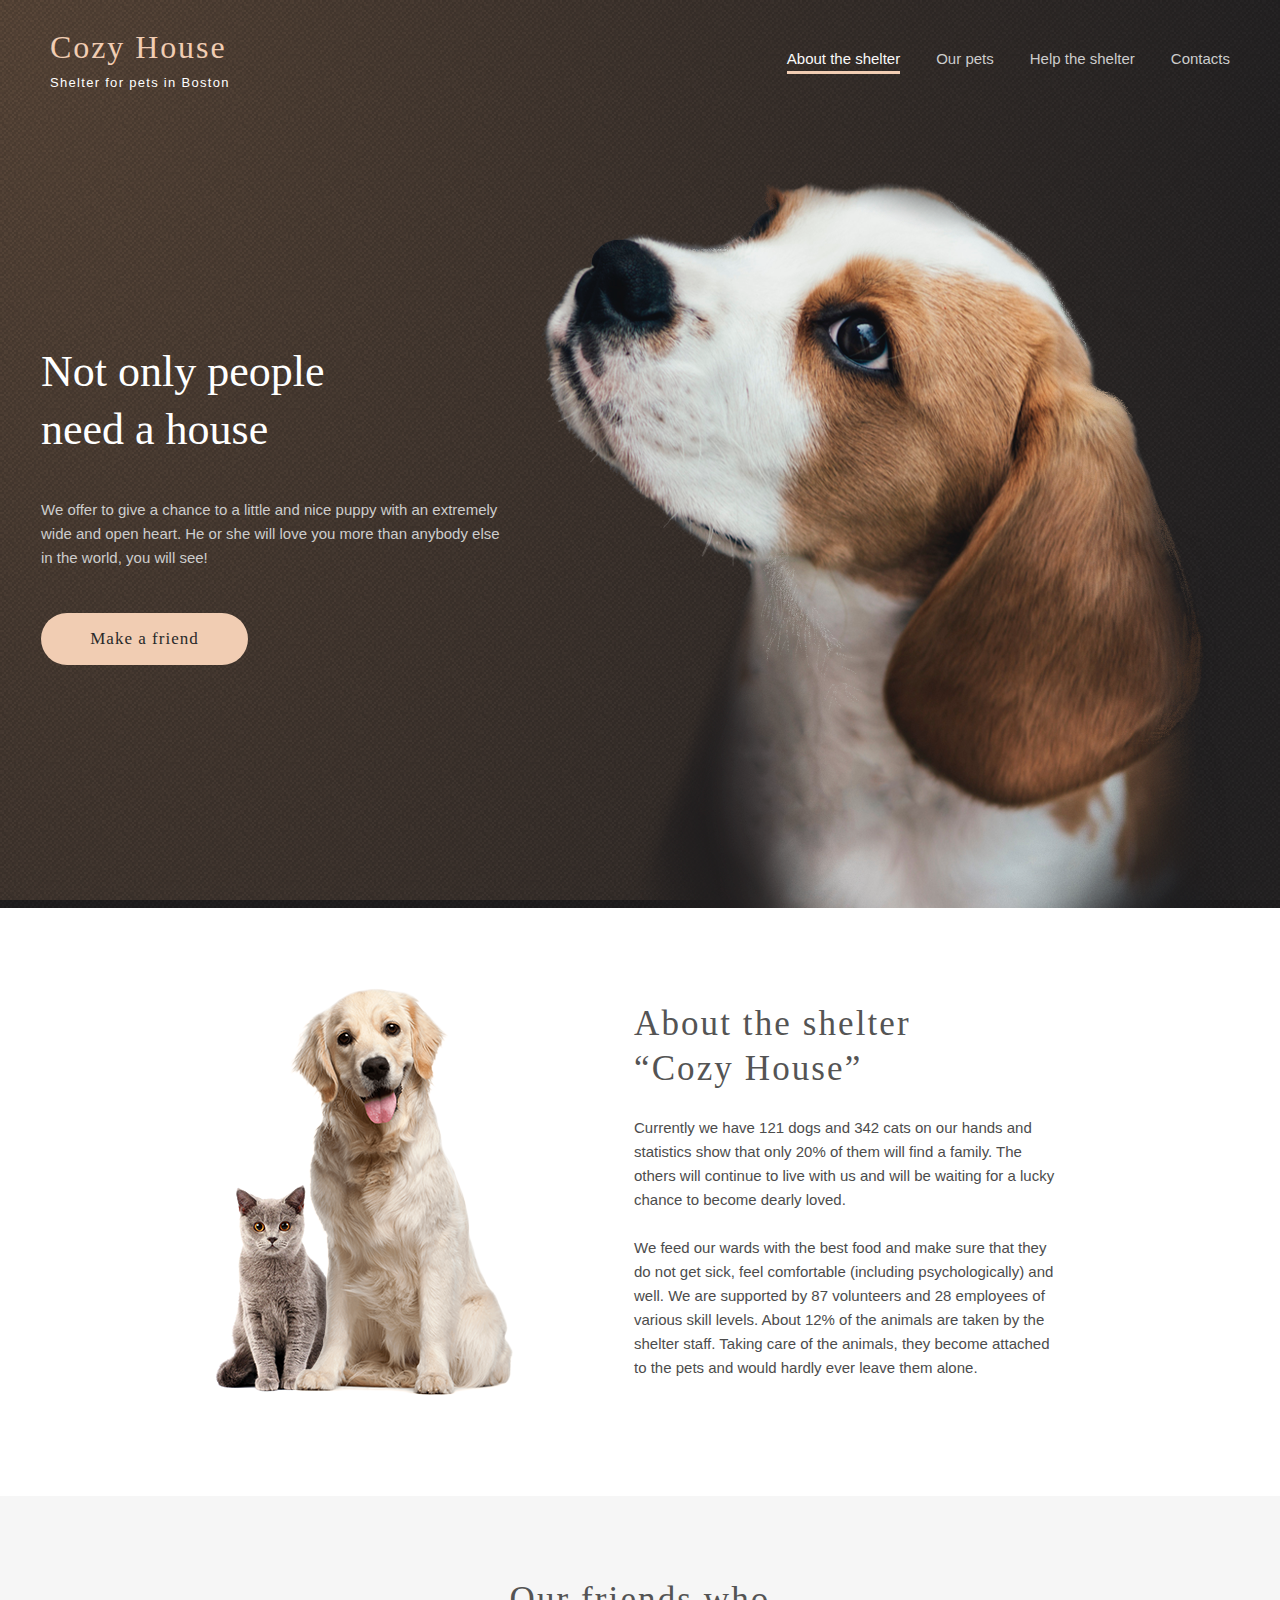
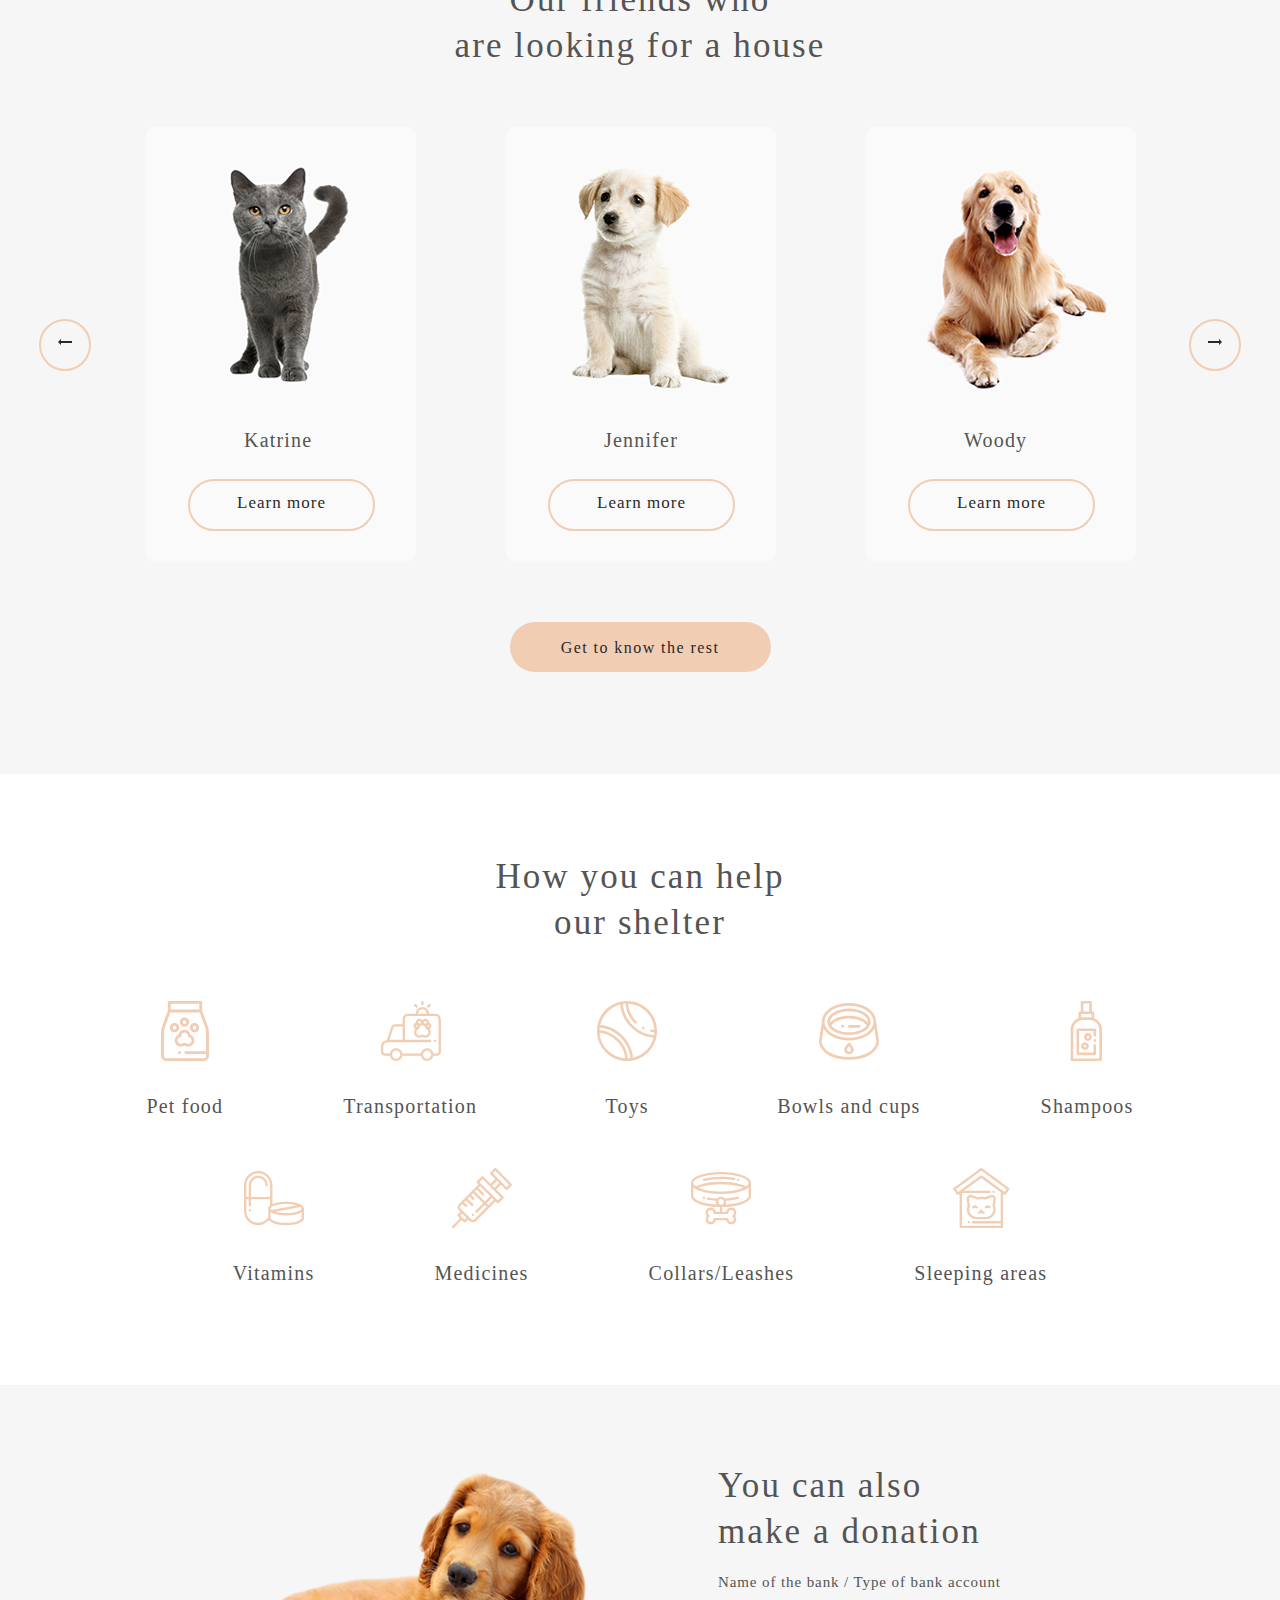
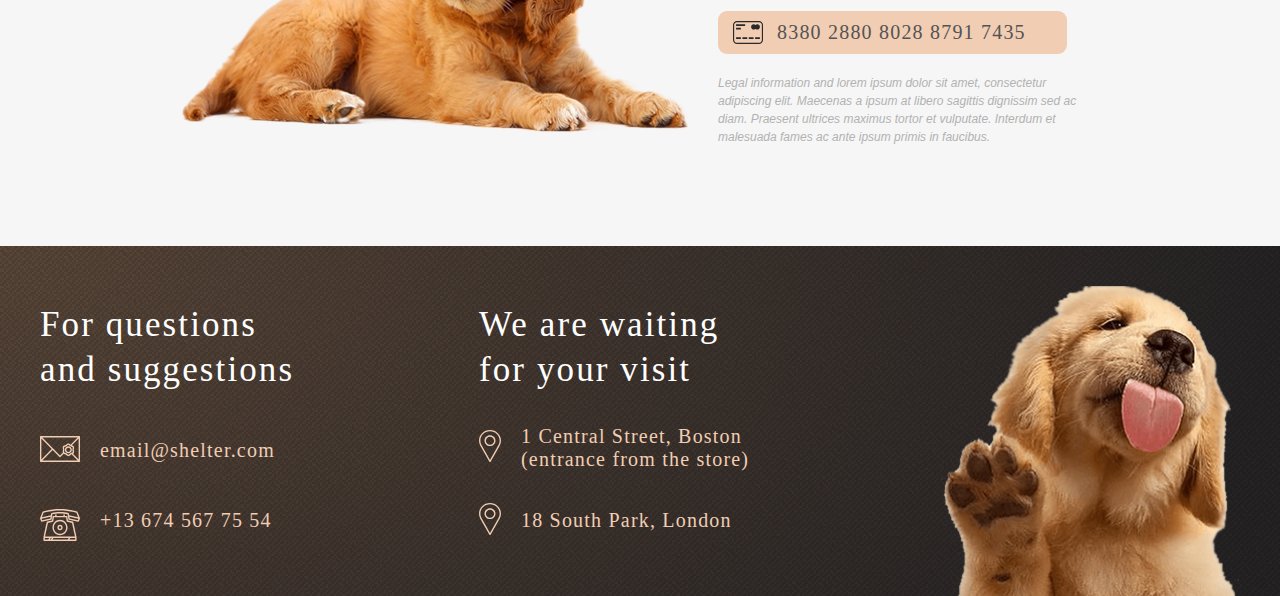
==== commit 1085ef58: "Update index.html" ====
--- a/main/index.html
+++ b/main/index.html
@@ -17,7 +17,7 @@
                     <p class="subtitle">Shelter for pets in Boston</p>
                 </div>
                 <nav class="nav">
-                    <ul class="nav-list">
+                    <ul class="nav-list nobullet">
                         <li class="item"><a class="link disaled-link">About the shelter</a></li>
                         <li class="item"><a href="../pets/index.html" class="link">Our pets</a></li>
                         <li class="item"><a href="#section3" class="link">Help the shelter</a></li>
@@ -333,8 +333,9 @@
         
     </script> -->
     <!--<script src="https://cdn.jsdelivr.net/npm/swiper@11/swiper-bundle.min.js"></script>-->
+    <script src="newIndex.js"></script>
     <script src='index.js'></script>
     <script type="module" src='script.js'></script>
 
 </body>
-</html>+</html>
--- a/main/style.css
+++ b/main/style.css
@@ -63,9 +63,8 @@
 
 .nav-list {
     display: flex;
-    gap: 15px;
-}
-
+    gap: 36px;
+}
 
 .title {
     text-decoration: none;
@@ -90,7 +89,6 @@
 
 .item {
     display: contents;
-    list-style: none;
 }
 
 .link {
@@ -506,15 +504,6 @@
     color: #000000;
 }
 
-li {
-    list-style-type: none;
-}
-
-li::before {
-    content: '•';
-    color: #F1CDB3;
-}
-
 li span {
     margin-left: 15px;
     font-family: 'Georgia';
@@ -556,9 +545,20 @@
     overflow: hidden;
     align-items: center;
 
+    @media (max-width: 1200px) {
+        padding: 59px 50px 0 40px;
+        width: 660px;
+        gap: 40px;
+    }
+
+    @media (max-width: 780px) {
+        padding: 59px 40px 0 30px;
+        width: 340px;
+    }
+
     @media (max-width: 360px) {
         padding: 42px 10px;
-        gap: 22px;
+        width: 290px;
     }
 }
 
@@ -578,7 +578,7 @@
     /* color-dark-l */
     color: #545454;
 
-    @media (max-width: 320px) {
+    @media (max-width: 440px) {
         font-size: 25px;
     }
 }
@@ -608,8 +608,8 @@
         padding: 0;
     }
 
-    @media (max-width: 320px) {
-        margin-left: -5px;
+    @media (max-width: 440px) {
+        
         
     }
 }
@@ -619,19 +619,23 @@
     display: flex;
     justify-content: space-between;
     width: 1202px;
-    height: 100%;
     align-items: center;
     
     @media (max-width: 1200px){
-        width: 83%;
-        margin-left: 6rem;
-    }
-
-    @media (max-width: 650px) {
-        margin-left: 3rem;
-        width: 70%;
-        top: 81%;
-    }
+        width: 90%;
+        
+    }
+
+    @media (max-width: 780px) {
+        width: 90%;
+    }
+    @media (max-width: 440px) {
+        position: absolute;
+        justify-content: space-evenly;
+        margin-top: 550px;
+        
+    }
+
 }
 
 .button-left {
@@ -804,12 +808,14 @@
     background: #F1CDB3;
     border-radius: 100px;
     justify-content: center;
+    cursor: pointer;
 
     @media (max-width: 768px){
         justify-content: center;
     }
 
-    @media (max-width:320px){
+    @media (max-width:440px){
+        margin-top: 110px;
         justify-content: center;
     }
 }
@@ -933,9 +939,9 @@
     flex-direction: row;
     align-items: center;
     justify-content: center;
-    gap: 133px;
-
-    @media (max-width: 898px) {
+    gap: 27px;
+
+    @media (max-width: 1010px) {
         flex-wrap: wrap-reverse;
         padding: 80px 130px 100px;
         gap: 60px;
@@ -946,13 +952,18 @@
     }
 }
 
-.donation-image {
-    max-width: 87%;
-}
-
-.sweet_dog {
-    width: 126%;
-}
+.donation-image img{
+    width: 509px;
+    
+    @media (max-width: 720px) {
+        width: 350px;
+    }
+    @media (max-width: 400px){
+        width: 280px
+    }
+
+}
+
 
 .donation-about {
     display: flex;
@@ -961,12 +972,14 @@
     justify-content: center;
     gap: 20px;
 
-    @media (max-width: 800px) {
+    @media (max-width: 720px) {
+        align-items: center;
+        text-align: center;
         
-        
-    }
-
-    @media (max-width: 320px){
+    }
+
+    @media (max-width: 400px){
+        width: auto;
         align-items: center;
         text-align: center;
     }
@@ -986,7 +999,7 @@
     /* color-dark-l */
     color: #545454;
 
-    @media (max-width: 320px) {
+    @media (max-width: 400px) {
         font-size: 25px;
     }
 }
@@ -1018,7 +1031,7 @@
     background: #F1CDB3;
     border-radius: 9px;
 
-    @media (max-width: 320px) {
+    @media (max-width: 400px) {
         align-items: center;
         width: 281px;
         height: 43px;
@@ -1043,7 +1056,7 @@
     /* color-dark-l */
     color: #545454;
 
-    @media (max-width: 320px) {
+    @media (max-width: 400px) {
         font-size: 15px;
     }
 }
@@ -1068,7 +1081,7 @@
     /* color-dark-m */
     color: #B2B2B2;
 
-    @media (max-width: 320px){
+    @media (max-width: 400px){
         width: 100%;
         text-align: justify;
     }
@@ -1324,11 +1337,34 @@
     height: 500px;
     background: #FAFAFA;
     border-radius: 9px;
+    @media (max-width: 1100px){
+        width: 630px;
+        height: 350px;
+    }
+    @media (max-width: 650px){
+        width: 240px;
+        height: 341px;
+        display: flex;
+        justify-content: center;
+        align-items: center;
+    }
 }
 
 .card-content-open {
     display: flex;
     justify-content: space-between;
+}
+
+.modal_image{
+    width: 50%;
+    @media (max-width: 1100px){
+        width: 48%;
+        height: 25%;
+        margin-top: 15px;
+    }
+    @media (max-width: 650px){
+        display: none;
+    }
 }
 
 .title-pets {
@@ -1340,6 +1376,16 @@
     align-items: center;
     flex-wrap: wrap;
     gap: 40px;
+    @media (max-width: 1100px){
+        padding: 13px 6px 46px 0;
+        gap: 13px;
+    }
+    @media (max-width: 650px){
+        width: 230px;
+        justify-content: center;
+        padding: 13px 6px 46px 0;
+        gap: 14px;
+    }
 }
 
 .name-pets {
@@ -1352,6 +1398,8 @@
     letter-spacing: 0.06em;
 
     color: #000000;
+    
+    
 }
 
 .species {
@@ -1363,6 +1411,10 @@
     /* identical to box height, or 23px */
     letter-spacing: 0.06em;
     color: #000000;
+    @media (max-width: 650px){
+        font-size: 17px;
+    }
+    
 }
 
 .descriptions {
@@ -1374,19 +1426,25 @@
     /* or 17px */
     letter-spacing: 0.06em;
     color: #000000;
+
+    @media (max-width: 1100px){
+        font-size: 13px;
+    }
+}
+
+.characteristics-list {
+    width: 190px;
+    
 }
 
 li {
-    list-style-type: none;
-}
-
-li::before {
-    content: '•';
-    color: #F1CDB3;
+    
+    color:#F1CDB3;
 }
 
 li span {
-    margin-left: 15px;
+    
+    margin-left: 0px;
     font-family: 'Georgia';
     font-style: normal;
     font-weight: 700;
@@ -1395,6 +1453,7 @@
     /* identical to box height, or 17px */
     letter-spacing: 0.06em;
     color: #000000;
+    
 }
 
 .norm-text {
